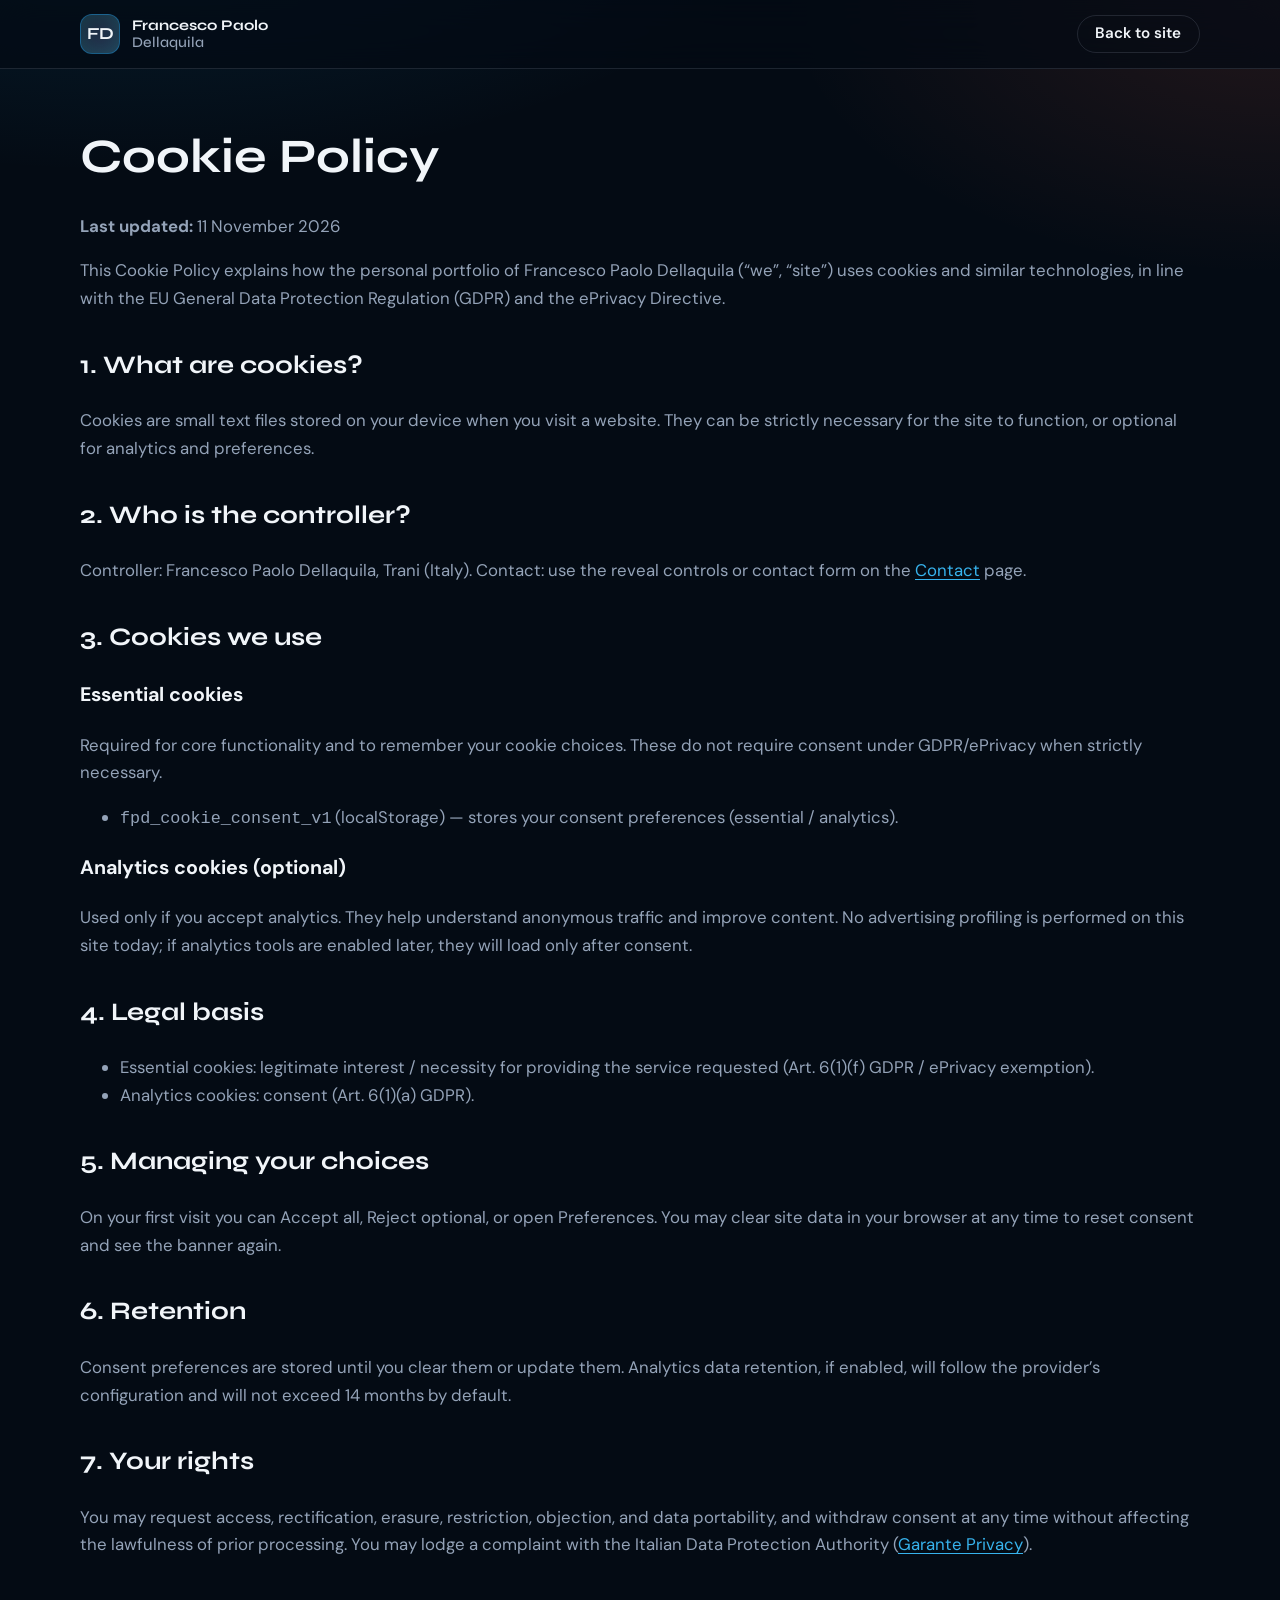
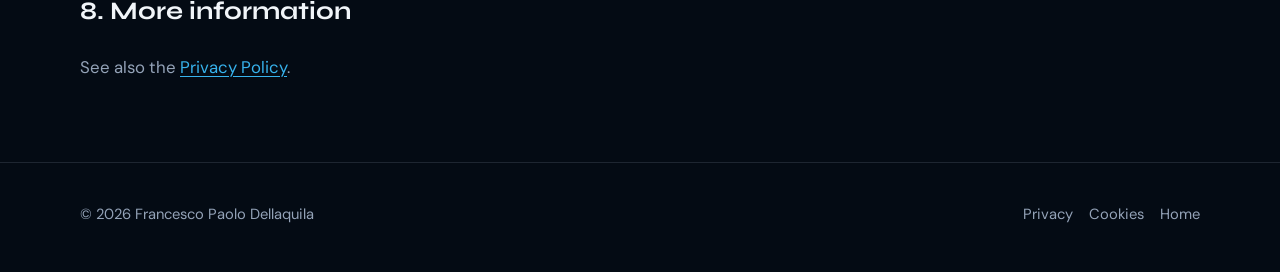
==== cookie-policy.html @ 7336db1e "Rebuild portfolio as vanilla dark-premium site with GDPR and SEO. Replace the Bootstrap iPortfolio t" ====
<!DOCTYPE html>
<html lang="en">
<head>
  <meta charset="utf-8">
  <meta name="viewport" content="width=device-width, initial-scale=1">
  <title>Cookie Policy | Francesco Paolo Dellaquila</title>
  <meta name="description" content="Cookie Policy (GDPR) for Francesco Paolo Dellaquila's personal portfolio website.">
  <meta name="robots" content="index, follow">
  <link rel="canonical" href="https://paolodellaquila.github.io/CV/cookie-policy.html">
  <meta name="theme-color" content="#040B14">
  <link rel="icon" href="assets/images/favicon.png">
  <link rel="preconnect" href="https://fonts.googleapis.com">
  <link rel="preconnect" href="https://fonts.gstatic.com" crossorigin>
  <link href="https://fonts.googleapis.com/css2?family=DM+Sans:wght@400;500;600;700&family=Syne:wght@700;800&display=swap" rel="stylesheet">
  <link rel="stylesheet" href="style.css">
</head>
<body>
  <a class="skip-link" href="#main">Skip to content</a>
  <header class="site-header">
    <div class="site-header__inner">
      <a class="logo" href="index.html">
        <span class="logo__mark" aria-hidden="true">FD</span>
        <span class="logo__text">Francesco Paolo<span>Dellaquila</span></span>
      </a>
      <nav aria-label="Primary">
        <a class="btn btn--ghost btn--sm" href="index.html">Back to site</a>
      </nav>
    </div>
  </header>

  <main id="main" class="legal-page">
    <div class="container">
      <h1>Cookie Policy</h1>
      <p><strong>Last updated:</strong> 11 November 2026</p>
      <p>This Cookie Policy explains how the personal portfolio of Francesco Paolo Dellaquila (“we”, “site”) uses cookies and similar technologies, in line with the EU General Data Protection Regulation (GDPR) and the ePrivacy Directive.</p>

      <h2>1. What are cookies?</h2>
      <p>Cookies are small text files stored on your device when you visit a website. They can be strictly necessary for the site to function, or optional for analytics and preferences.</p>

      <h2>2. Who is the controller?</h2>
      <p>Controller: Francesco Paolo Dellaquila, Trani (Italy). Contact: use the reveal controls or contact form on the <a href="index.html#contact">Contact</a> page.</p>

      <h2>3. Cookies we use</h2>
      <h3>Essential cookies</h3>
      <p>Required for core functionality and to remember your cookie choices. These do not require consent under GDPR/ePrivacy when strictly necessary.</p>
      <ul>
        <li><code>fpd_cookie_consent_v1</code> (localStorage) — stores your consent preferences (essential / analytics).</li>
      </ul>

      <h3>Analytics cookies (optional)</h3>
      <p>Used only if you accept analytics. They help understand anonymous traffic and improve content. No advertising profiling is performed on this site today; if analytics tools are enabled later, they will load only after consent.</p>

      <h2>4. Legal basis</h2>
      <ul>
        <li>Essential cookies: legitimate interest / necessity for providing the service requested (Art. 6(1)(f) GDPR / ePrivacy exemption).</li>
        <li>Analytics cookies: consent (Art. 6(1)(a) GDPR).</li>
      </ul>

      <h2>5. Managing your choices</h2>
      <p>On your first visit you can Accept all, Reject optional, or open Preferences. You may clear site data in your browser at any time to reset consent and see the banner again.</p>

      <h2>6. Retention</h2>
      <p>Consent preferences are stored until you clear them or update them. Analytics data retention, if enabled, will follow the provider’s configuration and will not exceed 14 months by default.</p>

      <h2>7. Your rights</h2>
      <p>You may request access, rectification, erasure, restriction, objection, and data portability, and withdraw consent at any time without affecting the lawfulness of prior processing. You may lodge a complaint with the Italian Data Protection Authority (<a href="https://www.garanteprivacy.it" rel="noopener noreferrer" target="_blank">Garante Privacy</a>).</p>

      <h2>8. More information</h2>
      <p>See also the <a href="privacy-policy.html">Privacy Policy</a>.</p>
    </div>
  </main>

  <footer class="site-footer">
    <div class="container site-footer__inner">
      <p>&copy; 2026 Francesco Paolo Dellaquila</p>
      <nav aria-label="Legal">
        <a href="privacy-policy.html">Privacy</a>
        <a href="cookie-policy.html">Cookies</a>
        <a href="index.html">Home</a>
      </nav>
    </div>
  </footer>
</body>
</html>
---- style.css ----
/* ==========================================================================
   Francesco Paolo Dellaquila — Portfolio Design System
   Dark premium · navy brand · teal / coral accents
   ========================================================================== */

:root {
  /* Brand palette */
  --color-navy: #1b263b;
  --color-ink: #040b14;
  --color-surface: #0b1220;
  --color-surface-2: #121a2b;
  --color-primary: #149ddd;
  --color-primary-soft: #37b3ed;
  --color-teal: #00d4aa;
  --color-coral: #ff6b4a;
  --color-text: #f1f5f9;
  --color-muted: #94a3b8;
  --color-border: rgba(148, 163, 184, 0.18);
  --color-glass: rgba(18, 26, 43, 0.72);
  --color-success: #22c55e;
  --color-danger: #fb7185;

  /* Typography */
  --font-display: "Syne", system-ui, sans-serif;
  --font-body: "DM Sans", system-ui, sans-serif;
  --fw-regular: 400;
  --fw-medium: 500;
  --fw-semibold: 600;
  --fw-bold: 700;
  --fw-black: 800;

  /* Spacing / radius / motion */
  --space-1: 0.25rem;
  --space-2: 0.5rem;
  --space-3: 0.75rem;
  --space-4: 1rem;
  --space-5: 1.5rem;
  --space-6: 2rem;
  --space-7: 3rem;
  --space-8: 4.5rem;
  --radius-sm: 10px;
  --radius-md: 16px;
  --radius-lg: 24px;
  --radius-pill: 999px;
  --shadow-glow: 0 0 0 1px rgba(20, 157, 221, 0.25), 0 20px 60px rgba(0, 0, 0, 0.45);
  --header-h: 4.25rem;
  --container: 1120px;
  --ease: cubic-bezier(0.22, 1, 0.36, 1);
  --focus: 0 0 0 3px rgba(0, 212, 170, 0.45);
}

*,
*::before,
*::after {
  box-sizing: border-box;
}

html {
  scroll-behavior: smooth;
}

body {
  margin: 0;
  font-family: var(--font-body);
  font-size: 1.05rem;
  line-height: 1.65;
  color: var(--color-text);
  background:
    radial-gradient(1200px 600px at 10% -10%, rgba(20, 157, 221, 0.18), transparent 60%),
    radial-gradient(900px 500px at 100% 0%, rgba(255, 107, 74, 0.12), transparent 55%),
    var(--color-ink);
  overflow-x: hidden;
}

body.nav-open,
body.modal-open {
  overflow: hidden;
}

img {
  max-width: 100%;
  height: auto;
  display: block;
}

a {
  color: var(--color-primary-soft);
  text-decoration-thickness: 1px;
  text-underline-offset: 0.2em;
  transition: color 0.2s var(--ease);
}

a:hover {
  color: var(--color-teal);
}

:focus-visible {
  outline: none;
  box-shadow: var(--focus);
}

.skip-link {
  position: absolute;
  left: 1rem;
  top: -4rem;
  z-index: 10000;
  background: var(--color-teal);
  color: var(--color-ink);
  padding: 0.75rem 1rem;
  border-radius: var(--radius-sm);
  font-weight: var(--fw-semibold);
}

.skip-link:focus {
  top: 1rem;
}

.container {
  width: min(100% - 2rem, var(--container));
  margin-inline: auto;
}

/* -------------------------------------------------------------------------- */
/* Buttons
/* -------------------------------------------------------------------------- */

.btn {
  display: inline-flex;
  align-items: center;
  justify-content: center;
  gap: 0.5rem;
  border: 1px solid transparent;
  border-radius: var(--radius-pill);
  padding: 0.85rem 1.35rem;
  font: inherit;
  font-weight: var(--fw-semibold);
  line-height: 1;
  cursor: pointer;
  text-decoration: none;
  transition: transform 0.2s var(--ease), background 0.2s var(--ease), border-color 0.2s var(--ease), color 0.2s var(--ease), box-shadow 0.2s var(--ease);
}

.btn:active {
  transform: translateY(1px) scale(0.98);
}

.btn--sm {
  padding: 0.65rem 1.1rem;
  font-size: 0.95rem;
}

.btn--primary {
  background: linear-gradient(135deg, var(--color-primary), var(--color-teal));
  color: #041018;
  box-shadow: 0 10px 30px rgba(20, 157, 221, 0.28);
}

.btn--primary:hover {
  color: #041018;
  box-shadow: 0 14px 36px rgba(0, 212, 170, 0.35);
  transform: translateY(-2px);
}

.btn--ghost {
  background: transparent;
  border-color: var(--color-border);
  color: var(--color-text);
}

.btn--ghost:hover {
  border-color: var(--color-primary-soft);
  color: var(--color-primary-soft);
  background: rgba(20, 157, 221, 0.08);
}

.btn--link {
  background: transparent;
  color: var(--color-muted);
  padding-inline: 0.35rem;
  text-decoration: underline;
  text-underline-offset: 0.25em;
}

.btn--link:hover {
  color: var(--color-teal);
}

/* -------------------------------------------------------------------------- */
/* Header / Nav
/* -------------------------------------------------------------------------- */

.site-header {
  position: sticky;
  top: 0;
  z-index: 1000;
  backdrop-filter: blur(16px);
  background: rgba(4, 11, 20, 0.72);
  border-bottom: 1px solid var(--color-border);
}

.site-header__inner {
  width: min(100% - 2rem, var(--container));
  margin-inline: auto;
  min-height: var(--header-h);
  display: flex;
  align-items: center;
  justify-content: space-between;
  gap: 1rem;
}

.logo {
  display: inline-flex;
  align-items: center;
  gap: 0.75rem;
  text-decoration: none;
  color: var(--color-text);
}

.logo__mark {
  width: 2.5rem;
  height: 2.5rem;
  border-radius: 12px;
  display: grid;
  place-items: center;
  font-family: var(--font-display);
  font-weight: var(--fw-bold);
  background: linear-gradient(145deg, var(--color-navy), #243552);
  border: 1px solid rgba(20, 157, 221, 0.45);
  box-shadow: inset 0 0 20px rgba(0, 212, 170, 0.15);
}

.logo__text {
  display: none;
  flex-direction: column;
  font-family: var(--font-display);
  font-weight: var(--fw-bold);
  font-size: 0.92rem;
  line-height: 1.15;
}

.logo__text span {
  color: var(--color-muted);
  font-weight: var(--fw-medium);
}

.nav-toggle {
  width: 2.75rem;
  height: 2.75rem;
  border-radius: 12px;
  border: 1px solid var(--color-border);
  background: var(--color-surface);
  display: inline-flex;
  flex-direction: column;
  justify-content: center;
  align-items: center;
  gap: 5px;
  cursor: pointer;
}

.nav-toggle__bar {
  width: 1.15rem;
  height: 2px;
  background: var(--color-text);
  border-radius: 2px;
  transition: transform 0.25s var(--ease), opacity 0.2s;
}

.nav-toggle[aria-expanded="true"] .nav-toggle__bar:nth-child(1) {
  transform: translateY(7px) rotate(45deg);
}

.nav-toggle[aria-expanded="true"] .nav-toggle__bar:nth-child(2) {
  opacity: 0;
}

.nav-toggle[aria-expanded="true"] .nav-toggle__bar:nth-child(3) {
  transform: translateY(-7px) rotate(-45deg);
}

.site-nav {
  position: fixed;
  inset: var(--header-h) 0 0 0;
  background: rgba(4, 11, 20, 0.96);
  transform: translateX(100%);
  transition: transform 0.35s var(--ease);
  padding: 1.5rem;
}

.site-nav.is-open {
  transform: translateX(0);
}

.site-nav__list {
  list-style: none;
  margin: 0;
  padding: 0;
  display: flex;
  flex-direction: column;
  gap: 0.35rem;
}

.site-nav__list a {
  display: block;
  padding: 0.95rem 1rem;
  border-radius: var(--radius-sm);
  color: var(--color-text);
  text-decoration: none;
  font-weight: var(--fw-medium);
}

.site-nav__list a:hover,
.site-nav__list a:focus-visible {
  background: rgba(20, 157, 221, 0.12);
  color: var(--color-primary-soft);
}

.site-nav__list .btn {
  width: 100%;
  margin-top: 0.5rem;
}

/* -------------------------------------------------------------------------- */
/* Hero
/* -------------------------------------------------------------------------- */

.hero {
  position: relative;
  display: grid;
  gap: 2rem;
  padding: 2.5rem 0 3.5rem;
  min-height: calc(100svh - var(--header-h));
  align-items: center;
}

.hero__bg {
  position: absolute;
  inset: 0;
  z-index: -1;
  overflow: hidden;
}

.hero__bg img {
  width: 100%;
  height: 100%;
  object-fit: cover;
  opacity: 0.38;
  filter: saturate(1.15) contrast(1.05);
}

.hero__mesh {
  position: absolute;
  inset: 0;
  background:
    linear-gradient(180deg, rgba(4, 11, 20, 0.35) 0%, rgba(4, 11, 20, 0.88) 75%, var(--color-ink) 100%),
    radial-gradient(circle at 70% 30%, rgba(0, 212, 170, 0.18), transparent 40%);
}

.hero__content {
  position: relative;
}

.eyebrow {
  display: inline-flex;
  align-items: center;
  gap: 0.5rem;
  margin: 0 0 1rem;
  color: var(--color-teal);
  font-size: 0.85rem;
  font-weight: var(--fw-semibold);
  letter-spacing: 0.08em;
  text-transform: uppercase;
}

.hero__title {
  margin: 0;
  font-family: var(--font-display);
  font-weight: var(--fw-black);
  font-size: clamp(2.6rem, 9vw, 5.2rem);
  line-height: 0.98;
  letter-spacing: -0.03em;
}

.text-gradient {
  background: linear-gradient(120deg, var(--color-primary-soft), var(--color-teal) 45%, var(--color-coral));
  -webkit-background-clip: text;
  background-clip: text;
  color: transparent;
}

.hero__lead {
  margin: 1.25rem 0 0;
  max-width: 38rem;
  color: var(--color-muted);
  font-size: 1.08rem;
}

.hero__typed {
  margin: 1rem 0 0;
  min-height: 1.75rem;
  color: var(--color-text);
  font-weight: var(--fw-medium);
}

.typed {
  color: var(--color-primary-soft);
}

.typed-cursor {
  display: inline-block;
  margin-left: 2px;
  color: var(--color-coral);
  animation: blink 1s steps(1) infinite;
}

@keyframes blink {
  50% { opacity: 0; }
}

.hero__cta {
  display: flex;
  flex-wrap: wrap;
  gap: 0.75rem;
  margin-top: 1.75rem;
}

.hero__stats {
  list-style: none;
  margin: 2rem 0 0;
  padding: 0;
  display: grid;
  grid-template-columns: repeat(3, minmax(0, 1fr));
  gap: 0.75rem;
}

.hero__stats li {
  padding: 0.9rem;
  border-radius: var(--radius-md);
  background: var(--color-glass);
  border: 1px solid var(--color-border);
  backdrop-filter: blur(10px);
}

.hero__stats strong {
  display: block;
  font-family: var(--font-display);
  font-size: 1.15rem;
}

.hero__stats span {
  color: var(--color-muted);
  font-size: 0.82rem;
}

.hero__portrait {
  width: min(100% - 2rem, 360px);
  margin-inline: auto;
}

.hero__portrait-frame {
  position: relative;
  border-radius: 28px;
  overflow: hidden;
  border: 1px solid rgba(20, 157, 221, 0.35);
  box-shadow: var(--shadow-glow);
  transform: rotate(-1.5deg);
  animation: floaty 7s var(--ease) infinite;
}

.hero__portrait-frame::after {
  content: "";
  position: absolute;
  inset: 0;
  background: linear-gradient(180deg, transparent 55%, rgba(4, 11, 20, 0.45));
  pointer-events: none;
}

.hero__portrait-frame img {
  width: 100%;
  aspect-ratio: 4 / 5;
  object-fit: cover;
  object-position: center top;
}

@keyframes floaty {
  0%, 100% { transform: rotate(-1.5deg) translateY(0); }
  50% { transform: rotate(-1.5deg) translateY(-10px); }
}

/* -------------------------------------------------------------------------- */
/* Sections
/* -------------------------------------------------------------------------- */

.section {
  padding: var(--space-8) 0;
}

.section--alt {
  background:
    linear-gradient(180deg, rgba(18, 26, 43, 0.65), rgba(18, 26, 43, 0.2));
  border-block: 1px solid var(--color-border);
}

.section__head {
  max-width: 42rem;
  margin-bottom: 2.5rem;
}

.section__head h2,
.section h2 {
  margin: 0;
  font-family: var(--font-display);
  font-size: clamp(1.8rem, 4vw, 2.75rem);
  line-height: 1.1;
  letter-spacing: -0.02em;
}

.section__lead {
  margin: 1rem 0 0;
  color: var(--color-muted);
}

.section__actions {
  margin-top: 1.5rem;
}

.about-grid,
.skills-grid,
.projects-grid {
  display: grid;
  gap: 1rem;
}

.about-card,
.skill-card,
.project-card,
.timeline__item,
.edu-list li,
.contact-form,
.accordion__item {
  background: var(--color-surface);
  border: 1px solid var(--color-border);
  border-radius: var(--radius-lg);
}

.about-card,
.skill-card {
  padding: 1.35rem 1.4rem;
  transition: transform 0.25s var(--ease), border-color 0.25s var(--ease), box-shadow 0.25s var(--ease);
}

.about-card:hover,
.skill-card:hover,
.project-card:hover {
  transform: translateY(-4px);
  border-color: rgba(0, 212, 170, 0.35);
  box-shadow: 0 18px 40px rgba(0, 0, 0, 0.28);
}

.about-card h3,
.skill-card h3,
.project-card h3,
.timeline__item h3 {
  margin: 0 0 0.65rem;
  font-family: var(--font-display);
  font-size: 1.2rem;
}

.about-card p,
.skill-card p,
.project-card p {
  margin: 0;
  color: var(--color-muted);
}

.tech-cloud {
  list-style: none;
  margin: 2rem 0 0;
  padding: 0;
  display: flex;
  flex-wrap: wrap;
  gap: 0.55rem;
}

.tech-cloud li {
  padding: 0.45rem 0.85rem;
  border-radius: var(--radius-pill);
  border: 1px solid var(--color-border);
  background: rgba(20, 157, 221, 0.08);
  color: var(--color-primary-soft);
  font-size: 0.92rem;
  font-weight: var(--fw-medium);
}

.pill {
  display: inline-flex;
  align-items: center;
  padding: 0.3rem 0.7rem;
  border-radius: var(--radius-pill);
  background: rgba(255, 107, 74, 0.12);
  color: #ffb39f;
  font-size: 0.78rem;
  font-weight: var(--fw-semibold);
  letter-spacing: 0.02em;
}

/* Timeline */
.timeline {
  display: grid;
  gap: 1rem;
  position: relative;
}

.timeline__item {
  padding: 1.35rem 1.4rem;
}

.timeline__meta {
  display: flex;
  flex-wrap: wrap;
  gap: 0.5rem 0.75rem;
  align-items: center;
  margin-bottom: 0.75rem;
}

.timeline__meta time {
  color: var(--color-teal);
  font-size: 0.9rem;
  font-weight: var(--fw-semibold);
}

.timeline__item ul {
  margin: 0;
  padding-left: 1.1rem;
  color: var(--color-muted);
}

.timeline__item li + li {
  margin-top: 0.35rem;
}

/* Projects */
.project-card {
  overflow: hidden;
}

.project-card__media {
  aspect-ratio: 16 / 9;
  overflow: hidden;
}

.project-card__media img {
  width: 100%;
  height: 100%;
  object-fit: cover;
  transition: transform 0.5s var(--ease);
}

.project-card:hover .project-card__media img {
  transform: scale(1.05);
}

.project-card__body {
  padding: 1.25rem 1.35rem 1.5rem;
}

.project-card__body .pill {
  margin-bottom: 0.75rem;
}

.project-card__body h3 {
  margin-bottom: 0.55rem;
}

/* Education */
.two-col {
  display: grid;
  gap: 2.5rem;
}

.edu-list {
  list-style: none;
  margin: 0;
  padding: 0;
  display: grid;
  gap: 0.85rem;
}

.edu-list li {
  padding: 1.1rem 1.2rem;
  display: grid;
  gap: 0.25rem;
}

.edu-list time {
  color: var(--color-teal);
  font-size: 0.85rem;
  font-weight: var(--fw-semibold);
}

.edu-list span {
  color: var(--color-muted);
}

/* Accordion */
.accordion {
  display: grid;
  gap: 0.75rem;
}

.accordion__item {
  overflow: hidden;
}

.accordion__item h3 {
  margin: 0;
  font-size: 1rem;
}

.accordion__trigger {
  width: 100%;
  display: flex;
  justify-content: space-between;
  align-items: center;
  gap: 1rem;
  padding: 1rem 1.15rem;
  background: transparent;
  border: 0;
  color: var(--color-text);
  font: inherit;
  font-family: var(--font-display);
  font-weight: var(--fw-semibold);
  cursor: pointer;
  text-align: left;
}

.accordion__trigger:hover {
  color: var(--color-primary-soft);
}

.accordion__panel {
  padding: 0 1.15rem 1.1rem;
}

.accordion__panel ul {
  margin: 0;
  padding-left: 1.1rem;
  color: var(--color-muted);
}

.accordion__panel li + li {
  margin-top: 0.35rem;
}

/* Contact */
.section--contact {
  background:
    radial-gradient(700px 300px at 20% 0%, rgba(20, 157, 221, 0.16), transparent 60%),
    radial-gradient(600px 280px at 90% 20%, rgba(255, 107, 74, 0.12), transparent 55%);
}

.contact-grid {
  display: grid;
  gap: 2rem;
}

.contact-reveal {
  margin-top: 1.5rem;
  display: flex;
  flex-wrap: wrap;
  gap: 0.75rem;
  align-items: center;
}

.contact-reveal__hint {
  flex-basis: 100%;
  margin: 0;
  color: var(--color-muted);
  font-size: 0.9rem;
}

.contact-reveal__value {
  flex-basis: 100%;
  margin: 0;
  font-weight: var(--fw-semibold);
}

.contact-reveal__value a {
  color: var(--color-teal);
  text-decoration: none;
}

.social-list {
  list-style: none;
  margin: 1.5rem 0 0;
  padding: 0;
  display: flex;
  gap: 1rem;
}

.social-list a {
  font-weight: var(--fw-semibold);
  text-decoration: none;
}

.contact-form {
  padding: 1.4rem;
  display: grid;
  gap: 1rem;
}

.form-field {
  display: grid;
  gap: 0.4rem;
}

.form-field label {
  font-weight: var(--fw-medium);
}

.form-field input,
.form-field textarea {
  width: 100%;
  border-radius: var(--radius-sm);
  border: 1px solid var(--color-border);
  background: var(--color-surface-2);
  color: var(--color-text);
  padding: 0.85rem 0.95rem;
  font: inherit;
}

.form-field input:focus-visible,
.form-field textarea:focus-visible {
  border-color: var(--color-teal);
}

.form-field--check label {
  display: flex;
  gap: 0.65rem;
  align-items: flex-start;
  font-weight: var(--fw-regular);
  color: var(--color-muted);
  font-size: 0.95rem;
}

.form-field--check input {
  margin-top: 0.25rem;
}

.form-error {
  margin: 0;
  color: var(--color-danger);
  font-size: 0.88rem;
}

.form-success {
  margin: 0;
  color: var(--color-success);
  font-weight: var(--fw-medium);
}

.form-field.is-invalid input,
.form-field.is-invalid textarea {
  border-color: var(--color-danger);
}

.hp-field {
  position: absolute !important;
  left: -10000px !important;
  width: 1px !important;
  height: 1px !important;
  overflow: hidden !important;
}

/* Footer */
.site-footer {
  border-top: 1px solid var(--color-border);
  padding: 1.5rem 0 2rem;
}

.site-footer__inner {
  display: flex;
  flex-direction: column;
  gap: 0.85rem;
  color: var(--color-muted);
  font-size: 0.92rem;
}

.site-footer nav {
  display: flex;
  flex-wrap: wrap;
  gap: 1rem;
}

.site-footer a {
  color: var(--color-muted);
  text-decoration: none;
}

.site-footer a:hover {
  color: var(--color-teal);
}

.back-top {
  position: fixed;
  right: 1rem;
  bottom: 1rem;
  z-index: 900;
  width: 2.75rem;
  height: 2.75rem;
  border-radius: 50%;
  border: 1px solid var(--color-border);
  background: linear-gradient(145deg, var(--color-primary), var(--color-teal));
  color: #041018;
  font-size: 1.2rem;
  cursor: pointer;
  box-shadow: 0 10px 25px rgba(0, 0, 0, 0.35);
}

/* Cookie / Modal */
.cookie-banner {
  position: fixed;
  inset-inline: 0;
  bottom: 0;
  z-index: 2000;
  padding: 1rem;
}

.cookie-banner__inner {
  width: min(100%, 960px);
  margin-inline: auto;
  background: rgba(11, 18, 32, 0.96);
  border: 1px solid var(--color-border);
  border-radius: var(--radius-lg);
  padding: 1.15rem;
  box-shadow: 0 20px 60px rgba(0, 0, 0, 0.45);
  display: grid;
  gap: 1rem;
}

.cookie-banner h2 {
  margin: 0 0 0.4rem;
  font-family: var(--font-display);
  font-size: 1.15rem;
}

.cookie-banner p {
  margin: 0;
  color: var(--color-muted);
  font-size: 0.95rem;
}

.cookie-banner__actions {
  display: flex;
  flex-wrap: wrap;
  gap: 0.55rem;
}

.modal[hidden],
.cookie-banner[hidden],
[hidden] {
  display: none !important;
}

.modal {
  position: fixed;
  inset: 0;
  z-index: 2100;
  display: grid;
  place-items: center;
  padding: 1rem;
}

.modal__backdrop {
  position: absolute;
  inset: 0;
  background: rgba(0, 0, 0, 0.65);
}

.modal__panel {
  position: relative;
  width: min(100%, 460px);
  background: var(--color-surface);
  border: 1px solid var(--color-border);
  border-radius: var(--radius-lg);
  padding: 1.4rem;
  box-shadow: var(--shadow-glow);
}

.modal__close {
  position: absolute;
  top: 0.65rem;
  right: 0.75rem;
  border: 0;
  background: transparent;
  color: var(--color-muted);
  font-size: 1.6rem;
  cursor: pointer;
}

.cookie-prefs {
  display: grid;
  gap: 1rem;
  margin-top: 1rem;
}

.cookie-prefs__row {
  display: flex;
  justify-content: space-between;
  gap: 1rem;
  align-items: center;
  padding: 0.85rem;
  border-radius: var(--radius-sm);
  border: 1px solid var(--color-border);
}

.cookie-prefs__row small {
  display: block;
  color: var(--color-muted);
  margin-top: 0.25rem;
}

/* Legal pages */
.legal-page {
  padding: 3rem 0 4rem;
}

.legal-page h1 {
  font-family: var(--font-display);
  font-size: clamp(2rem, 5vw, 3rem);
  margin: 0 0 1rem;
}

.legal-page h2 {
  font-family: var(--font-display);
  margin-top: 2rem;
}

.legal-page p,
.legal-page li {
  color: var(--color-muted);
}

/* Reveal animation */
.reveal {
  opacity: 0;
  transform: translateY(18px);
  transition: opacity 0.7s var(--ease), transform 0.7s var(--ease);
}

.reveal.is-visible {
  opacity: 1;
  transform: none;
}

/* -------------------------------------------------------------------------- */
/* Tablet ≥ 768px
/* -------------------------------------------------------------------------- */

@media (min-width: 768px) {
  .logo__text {
    display: flex;
  }

  .hero {
    grid-template-columns: 1.15fr 0.85fr;
    width: min(100% - 2rem, var(--container));
    margin-inline: auto;
    gap: 2rem;
    padding-top: 3rem;
  }

  .hero__content.container {
    width: 100%;
  }

  .hero__portrait {
    width: 100%;
    margin: 0;
  }

  .about-grid,
  .skills-grid {
    grid-template-columns: repeat(2, minmax(0, 1fr));
  }

  .projects-grid {
    grid-template-columns: repeat(2, minmax(0, 1fr));
  }

  .two-col {
    grid-template-columns: 1fr 1fr;
    align-items: start;
  }

  .contact-grid {
    grid-template-columns: 1fr 1fr;
    align-items: start;
  }

  .cookie-banner__inner {
    grid-template-columns: 1.4fr auto;
    align-items: center;
  }

  .site-footer__inner {
    flex-direction: row;
    justify-content: space-between;
    align-items: center;
  }
}

/* -------------------------------------------------------------------------- */
/* Desktop ≥ 1024px
/* -------------------------------------------------------------------------- */

@media (min-width: 1024px) {
  .nav-toggle {
    display: none;
  }

  .site-nav {
    position: static;
    transform: none;
    background: transparent;
    padding: 0;
  }

  .site-nav__list {
    flex-direction: row;
    align-items: center;
    gap: 0.15rem;
  }

  .site-nav__list a {
    padding: 0.55rem 0.8rem;
  }

  .site-nav__list .btn {
    width: auto;
    margin-top: 0;
    margin-left: 0.35rem;
  }

  .hero {
    grid-template-columns: 1.25fr 0.75fr;
    gap: 3rem;
  }

  .about-grid {
    grid-template-columns: repeat(3, minmax(0, 1fr));
  }

  .skills-grid,
  .projects-grid {
    grid-template-columns: repeat(3, minmax(0, 1fr));
  }
}

@media (prefers-reduced-motion: reduce) {
  html { scroll-behavior: auto; }
  *, *::before, *::after {
    animation-duration: 0.01ms !important;
    animation-iteration-count: 1 !important;
    transition-duration: 0.01ms !important;
  }
  .reveal {
    opacity: 1;
    transform: none;
  }
}
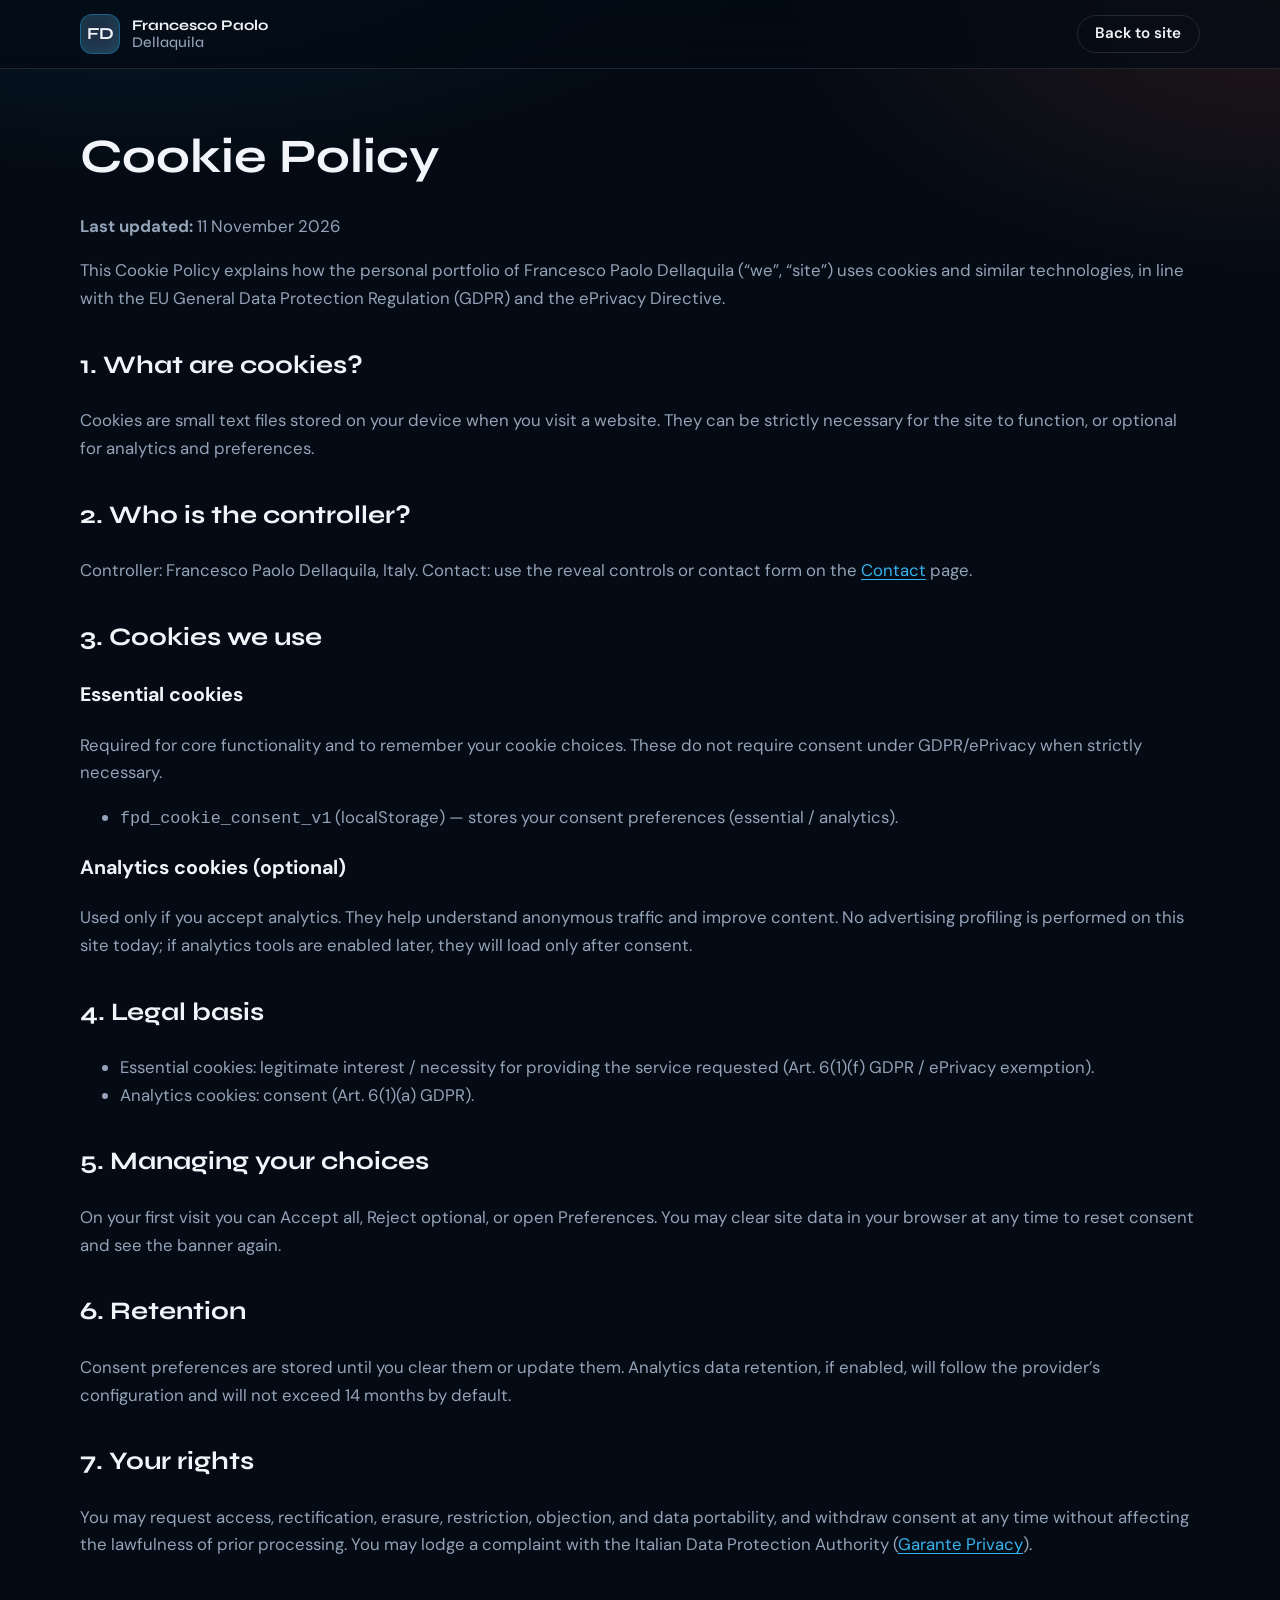
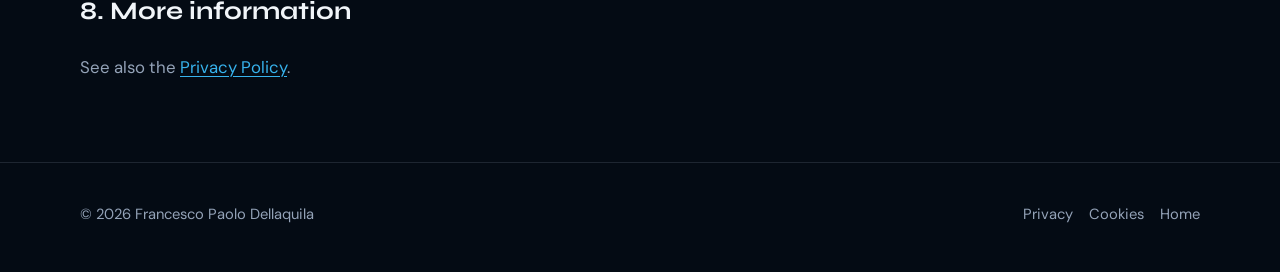
==== commit 6c0d0e80: "Redact project names and remove personal photo from the public site. Anonymize client/product refere" ====
--- a/cookie-policy.html
+++ b/cookie-policy.html
@@ -38,7 +38,7 @@
       <p>Cookies are small text files stored on your device when you visit a website. They can be strictly necessary for the site to function, or optional for analytics and preferences.</p>
 
       <h2>2. Who is the controller?</h2>
-      <p>Controller: Francesco Paolo Dellaquila, Trani (Italy). Contact: use the reveal controls or contact form on the <a href="index.html#contact">Contact</a> page.</p>
+      <p>Controller: Francesco Paolo Dellaquila, Italy. Contact: use the reveal controls or contact form on the <a href="index.html#contact">Contact</a> page.</p>
 
       <h2>3. Cookies we use</h2>
       <h3>Essential cookies</h3>
--- a/style.css
+++ b/style.css
@@ -327,9 +327,14 @@
   position: relative;
   display: grid;
   gap: 2rem;
-  padding: 2.5rem 0 3.5rem;
+  padding: 3.5rem 0 4rem;
   min-height: calc(100svh - var(--header-h));
   align-items: center;
+}
+
+.hero > .container,
+.hero__content.container {
+  width: min(100% - 2rem, var(--container));
 }
 
 .hero__bg {
@@ -449,41 +454,6 @@
 .hero__stats span {
   color: var(--color-muted);
   font-size: 0.82rem;
-}
-
-.hero__portrait {
-  width: min(100% - 2rem, 360px);
-  margin-inline: auto;
-}
-
-.hero__portrait-frame {
-  position: relative;
-  border-radius: 28px;
-  overflow: hidden;
-  border: 1px solid rgba(20, 157, 221, 0.35);
-  box-shadow: var(--shadow-glow);
-  transform: rotate(-1.5deg);
-  animation: floaty 7s var(--ease) infinite;
-}
-
-.hero__portrait-frame::after {
-  content: "";
-  position: absolute;
-  inset: 0;
-  background: linear-gradient(180deg, transparent 55%, rgba(4, 11, 20, 0.45));
-  pointer-events: none;
-}
-
-.hero__portrait-frame img {
-  width: 100%;
-  aspect-ratio: 4 / 5;
-  object-fit: cover;
-  object-position: center top;
-}
-
-@keyframes floaty {
-  0%, 100% { transform: rotate(-1.5deg) translateY(0); }
-  50% { transform: rotate(-1.5deg) translateY(-10px); }
 }
 
 /* -------------------------------------------------------------------------- */
@@ -1062,20 +1032,15 @@
   }
 
   .hero {
-    grid-template-columns: 1.15fr 0.85fr;
-    width: min(100% - 2rem, var(--container));
-    margin-inline: auto;
-    gap: 2rem;
-    padding-top: 3rem;
-  }
-
-  .hero__content.container {
-    width: 100%;
-  }
-
-  .hero__portrait {
-    width: 100%;
-    margin: 0;
+    padding-top: 4.5rem;
+  }
+
+  .hero__lead {
+    max-width: 44rem;
+  }
+
+  .hero__stats {
+    max-width: 40rem;
   }
 
   .about-grid,
@@ -1139,11 +1104,6 @@
     width: auto;
     margin-top: 0;
     margin-left: 0.35rem;
-  }
-
-  .hero {
-    grid-template-columns: 1.25fr 0.75fr;
-    gap: 3rem;
   }
 
   .about-grid {
